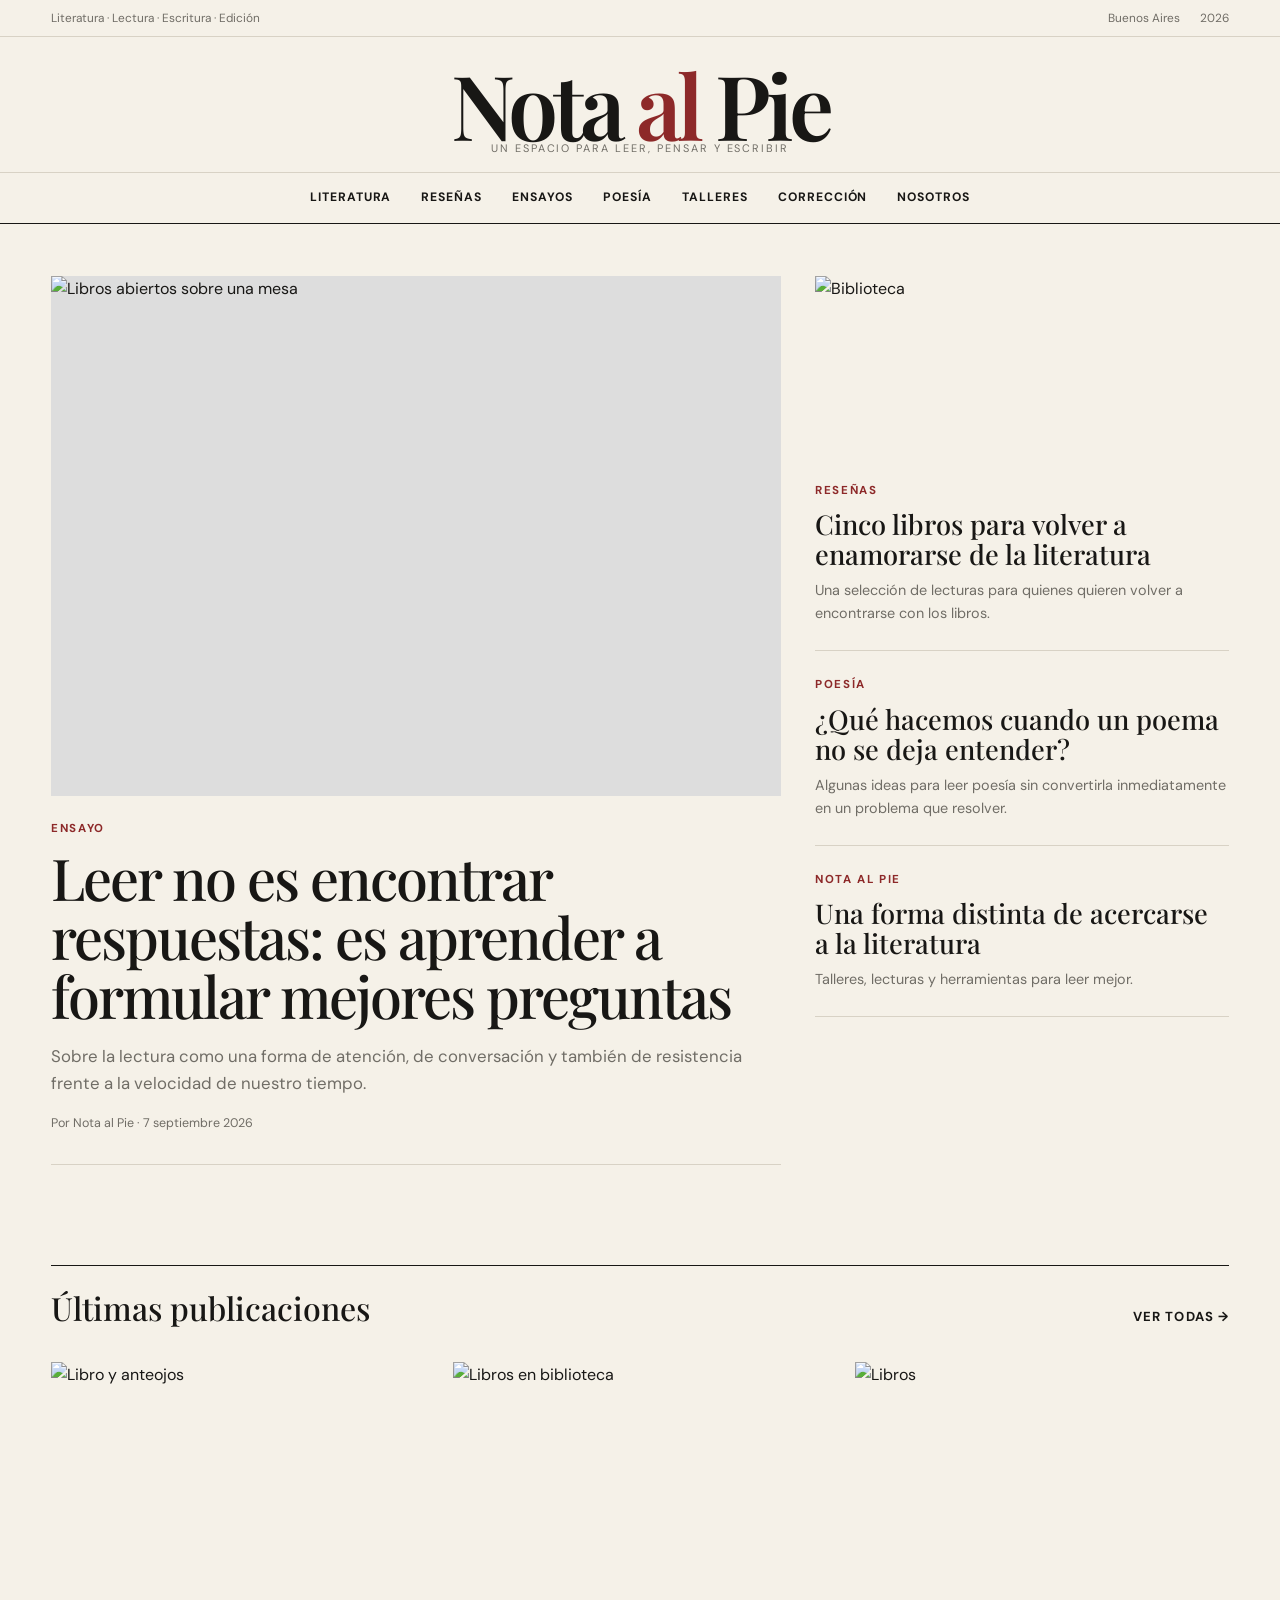
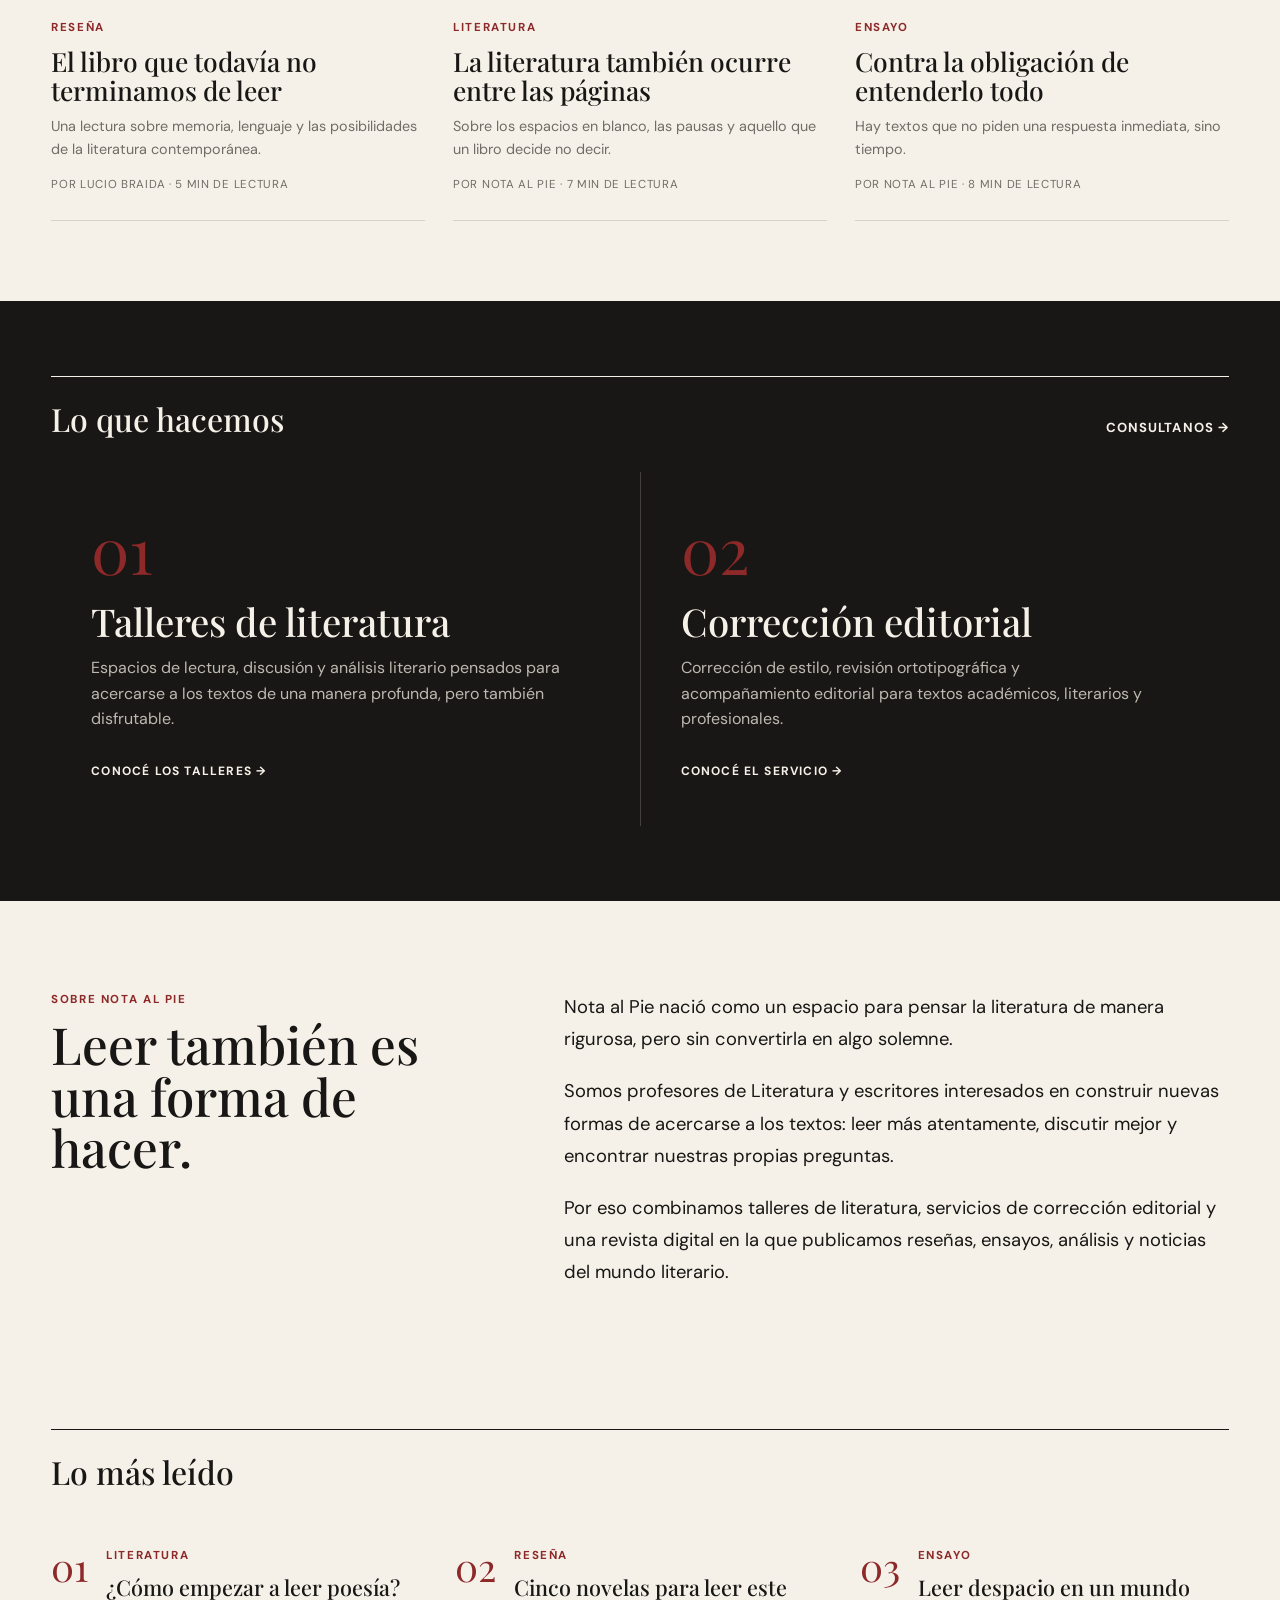
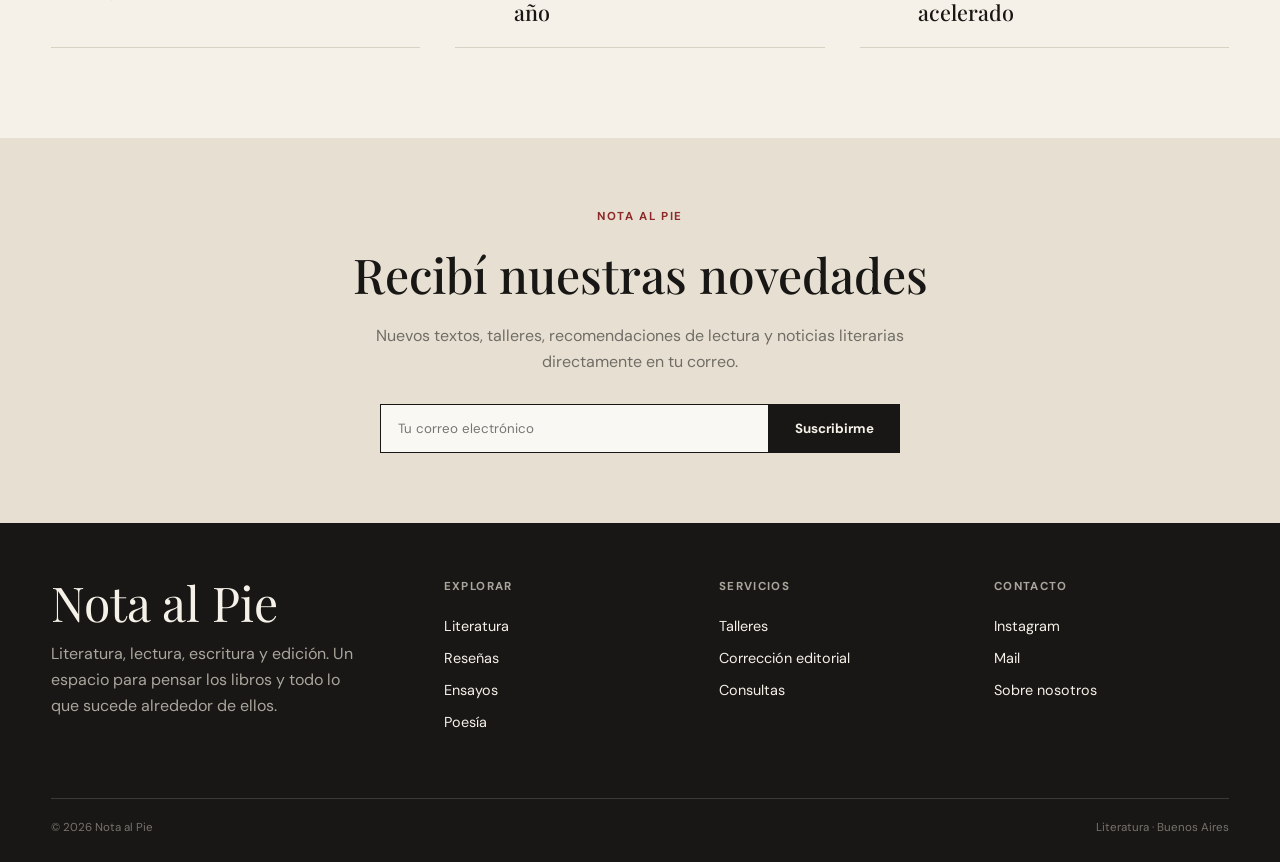
==== index.html @ 6f442211 "Inicio de página" ====
<!DOCTYPE html>
<html lang="es">
<head>
  <meta charset="UTF-8" />
  <meta name="viewport" content="width=device-width, initial-scale=1.0" />

  <title>Nota al Pie — Literatura, lectura y edición</title>

  <meta
    name="description"
    content="Nota al Pie. Literatura, lectura, escritura y edición. Talleres de literatura, corrección editorial, reseñas, ensayos y actualidad literaria."
  />

  <link rel="preconnect" href="https://fonts.googleapis.com">
  <link rel="preconnect" href="https://fonts.gstatic.com" crossorigin>

  <link
    href="https://fonts.googleapis.com/css2?family=DM+Sans:wght@400;500;600;700&family=Playfair+Display:wght@400;500;600;700&display=swap"
    rel="stylesheet"
  />

  <style>

    /* =====================================================
       VARIABLES
    ===================================================== */

    :root {
      --paper: #f5f1e8;
      --paper-light: #faf8f2;
      --ink: #181715;
      --muted: #706d66;
      --line: #d8d2c5;
      --accent: #8d2929;
      --accent-dark: #681d1d;
      --white: #ffffff;

      --serif: "Playfair Display", Georgia, serif;
      --sans: "DM Sans", Arial, sans-serif;

      --max-width: 1240px;
    }


    /* =====================================================
       RESET
    ===================================================== */

    * {
      margin: 0;
      padding: 0;
      box-sizing: border-box;
    }

    html {
      scroll-behavior: smooth;
    }

    body {
      background: var(--paper);
      color: var(--ink);
      font-family: var(--sans);
      line-height: 1.6;
    }

    img {
      display: block;
      width: 100%;
      object-fit: cover;
    }

    a {
      color: inherit;
      text-decoration: none;
    }


    /* =====================================================
       GLOBAL
    ===================================================== */

    .container {
      width: min(92%, var(--max-width));
      margin: 0 auto;
    }

    .eyebrow {
      font-size: 0.72rem;
      font-weight: 700;
      letter-spacing: 0.14em;
      text-transform: uppercase;
      color: var(--accent);
      margin-bottom: 10px;
    }

    .section-header {
      display: flex;
      justify-content: space-between;
      align-items: baseline;
      border-top: 1px solid var(--ink);
      padding-top: 16px;
      margin-bottom: 28px;
    }

    .section-header h2 {
      font-family: var(--serif);
      font-size: 2rem;
      font-weight: 500;
    }

    .section-link {
      font-size: 0.82rem;
      font-weight: 700;
      text-transform: uppercase;
      letter-spacing: 0.08em;
    }

    .section-link:hover {
      color: var(--accent);
    }


    /* =====================================================
       TOP BAR
    ===================================================== */

    .topbar {
      border-bottom: 1px solid var(--line);
      font-size: 0.74rem;
      color: var(--muted);
    }

    .topbar-inner {
      min-height: 36px;
      display: flex;
      justify-content: space-between;
      align-items: center;
    }

    .topbar-right {
      display: flex;
      gap: 20px;
    }


    /* =====================================================
       HEADER
    ===================================================== */

    header {
      background: var(--paper);
      border-bottom: 1px solid var(--ink);
    }

    .header-main {
      min-height: 135px;
      display: flex;
      align-items: center;
      justify-content: center;
      position: relative;
    }

    .logo {
      font-family: var(--serif);
      font-size: clamp(3rem, 7vw, 5.8rem);
      line-height: 0.9;
      letter-spacing: -0.055em;
      font-weight: 600;
      text-align: center;
    }

    .logo span {
      color: var(--accent);
    }

    .tagline {
      position: absolute;
      bottom: 15px;
      left: 50%;
      transform: translateX(-50%);
      font-size: 0.68rem;
      text-transform: uppercase;
      letter-spacing: 0.18em;
      color: var(--muted);
      white-space: nowrap;
    }


    /* =====================================================
       NAVIGATION
    ===================================================== */

    nav {
      border-top: 1px solid var(--line);
    }

    .nav-inner {
      min-height: 50px;
      display: flex;
      justify-content: center;
      align-items: center;
      gap: 30px;
    }

    .nav-inner a {
      font-size: 0.76rem;
      font-weight: 700;
      letter-spacing: 0.08em;
      text-transform: uppercase;
      position: relative;
    }

    .nav-inner a::after {
      content: "";
      position: absolute;
      left: 0;
      bottom: -7px;
      width: 0;
      height: 1px;
      background: var(--accent);
      transition: width 0.25s ease;
    }

    .nav-inner a:hover::after {
      width: 100%;
    }


    /* =====================================================
       HERO
    ===================================================== */

    .hero {
      padding: 52px 0 70px;
    }

    .hero-grid {
      display: grid;
      grid-template-columns: 1.5fr 0.85fr;
      gap: 34px;
    }

    .hero-main {
      border-bottom: 1px solid var(--line);
      padding-bottom: 30px;
    }

    .hero-image {
      height: 520px;
      margin-bottom: 24px;
      overflow: hidden;
      background: #ddd;
    }

    .hero-image img {
      height: 100%;
      transition: transform 0.6s ease;
    }

    .hero-main:hover .hero-image img {
      transform: scale(1.025);
    }

    .hero-main h1 {
      font-family: var(--serif);
      font-weight: 500;
      font-size: clamp(2.4rem, 4.5vw, 4.4rem);
      line-height: 1.02;
      letter-spacing: -0.035em;
      max-width: 850px;
      margin-bottom: 18px;
    }

    .hero-description {
      max-width: 720px;
      font-size: 1.05rem;
      color: var(--muted);
    }

    .hero-meta {
      margin-top: 18px;
      font-size: 0.78rem;
      color: var(--muted);
    }


    /* =====================================================
       SIDE STORIES
    ===================================================== */

    .side-stories {
      display: flex;
      flex-direction: column;
      gap: 25px;
    }

    .side-story {
      border-bottom: 1px solid var(--line);
      padding-bottom: 25px;
    }

    .side-story-image {
      height: 190px;
      margin-bottom: 16px;
      overflow: hidden;
    }

    .side-story h2 {
      font-family: var(--serif);
      font-size: 1.7rem;
      line-height: 1.1;
      font-weight: 500;
      margin-bottom: 9px;
    }

    .side-story p {
      font-size: 0.9rem;
      color: var(--muted);
    }


    /* =====================================================
       ARTICLES
    ===================================================== */

    .articles-section {
      padding: 30px 0 80px;
    }

    .articles-grid {
      display: grid;
      grid-template-columns: repeat(3, 1fr);
      gap: 28px;
    }

    .article-card {
      border-bottom: 1px solid var(--line);
      padding-bottom: 25px;
    }

    .article-image {
      height: 240px;
      margin-bottom: 17px;
      overflow: hidden;
    }

    .article-image img {
      height: 100%;
      transition: transform 0.5s ease;
    }

    .article-card:hover img {
      transform: scale(1.04);
    }

    .article-card h3 {
      font-family: var(--serif);
      font-size: 1.65rem;
      line-height: 1.1;
      font-weight: 500;
      margin-bottom: 10px;
    }

    .article-card p {
      color: var(--muted);
      font-size: 0.9rem;
    }

    .article-meta {
      margin-top: 15px;
      font-size: 0.72rem;
      color: var(--muted);
      text-transform: uppercase;
      letter-spacing: 0.06em;
    }


    /* =====================================================
       SERVICES
    ===================================================== */

    .services {
      background: var(--ink);
      color: var(--paper);
      padding: 75px 0;
    }

    .services .section-header {
      border-color: var(--paper);
    }

    .services .section-header h2 {
      color: var(--paper);
    }

    .services-grid {
      display: grid;
      grid-template-columns: repeat(2, 1fr);
      gap: 1px;
      background: #44413c;
    }

    .service {
      background: var(--ink);
      padding: 45px 40px;
      min-height: 350px;
      display: flex;
      flex-direction: column;
      justify-content: space-between;
    }

    .service-number {
      font-family: var(--serif);
      font-size: 4rem;
      color: var(--accent);
      line-height: 1;
    }

    .service h3 {
      font-family: var(--serif);
      font-size: 2.4rem;
      font-weight: 500;
      line-height: 1.05;
      margin: 20px 0 14px;
    }

    .service p {
      color: #bdb9b0;
      max-width: 470px;
    }

    .service-link {
      display: inline-block;
      margin-top: 30px;
      font-size: 0.75rem;
      font-weight: 700;
      letter-spacing: 0.1em;
      text-transform: uppercase;
      color: var(--paper);
    }

    .service-link:hover {
      color: #d77c7c;
    }


    /* =====================================================
       ABOUT
    ===================================================== */

    .about {
      padding: 90px 0;
    }

    .about-grid {
      display: grid;
      grid-template-columns: 0.8fr 1.2fr;
      gap: 70px;
      align-items: start;
    }

    .about-title {
      font-family: var(--serif);
      font-size: clamp(2.5rem, 4vw, 4rem);
      line-height: 1;
      font-weight: 500;
    }

    .about-text {
      font-size: 1.15rem;
      line-height: 1.75;
      max-width: 720px;
    }

    .about-text p + p {
      margin-top: 20px;
    }


    /* =====================================================
       MOST READ
    ===================================================== */

    .most-read {
      padding: 50px 0 90px;
    }

    .most-read-grid {
      display: grid;
      grid-template-columns: repeat(3, 1fr);
      gap: 35px;
    }

    .ranking {
      display: flex;
      gap: 18px;
      border-bottom: 1px solid var(--line);
      padding: 22px 0;
    }

    .ranking-number {
      font-family: var(--serif);
      font-size: 2.4rem;
      color: var(--accent);
      line-height: 1;
    }

    .ranking h3 {
      font-family: var(--serif);
      font-size: 1.35rem;
      line-height: 1.15;
      font-weight: 500;
    }


    /* =====================================================
       NEWSLETTER
    ===================================================== */

    .newsletter {
      background: #e7e0d2;
      padding: 70px 0;
      text-align: center;
    }

    .newsletter h2 {
      font-family: var(--serif);
      font-size: 3rem;
      font-weight: 500;
      margin-bottom: 10px;
    }

    .newsletter p {
      color: var(--muted);
      max-width: 600px;
      margin: 0 auto 30px;
    }

    .newsletter-form {
      max-width: 520px;
      margin: 0 auto;
      display: flex;
    }

    .newsletter-form input {
      flex: 1;
      border: 1px solid var(--ink);
      background: var(--paper-light);
      padding: 15px 17px;
      font-family: var(--sans);
      outline: none;
    }

    .newsletter-form button {
      border: 1px solid var(--ink);
      background: var(--ink);
      color: var(--paper);
      padding: 0 25px;
      font-family: var(--sans);
      font-weight: 700;
      cursor: pointer;
    }

    .newsletter-form button:hover {
      background: var(--accent);
    }


    /* =====================================================
       FOOTER
    ===================================================== */

    footer {
      background: var(--ink);
      color: var(--paper);
      padding: 55px 0 25px;
    }

    .footer-grid {
      display: grid;
      grid-template-columns: 1.5fr 1fr 1fr 1fr;
      gap: 40px;
      padding-bottom: 55px;
    }

    .footer-logo {
      font-family: var(--serif);
      font-size: 3rem;
      line-height: 1;
      margin-bottom: 15px;
    }

    .footer-description {
      color: #aaa69d;
      max-width: 320px;
    }

    .footer-column h4 {
      font-size: 0.72rem;
      text-transform: uppercase;
      letter-spacing: 0.12em;
      margin-bottom: 18px;
      color: #aaa69d;
    }

    .footer-column a {
      display: block;
      margin-bottom: 9px;
      font-size: 0.9rem;
    }

    .footer-column a:hover {
      color: #d77c7c;
    }

    .footer-bottom {
      border-top: 1px solid #3d3a35;
      padding-top: 20px;
      color: #77736c;
      font-size: 0.72rem;
      display: flex;
      justify-content: space-between;
    }


    /* =====================================================
       RESPONSIVE
    ===================================================== */

    @media (max-width: 900px) {

      .nav-inner {
        gap: 15px;
        overflow-x: auto;
        justify-content: flex-start;
        padding: 12px 4%;
      }

      .hero-grid,
      .about-grid {
        grid-template-columns: 1fr;
      }

      .hero-image {
        height: 400px;
      }

      .articles-grid,
      .most-read-grid {
        grid-template-columns: repeat(2, 1fr);
      }

      .footer-grid {
        grid-template-columns: repeat(2, 1fr);
      }
    }


    @media (max-width: 600px) {

      .topbar {
        display: none;
      }

      .header-main {
        min-height: 115px;
      }

      .logo {
        font-size: 3.4rem;
      }

      .tagline {
        font-size: 0.55rem;
      }

      .hero {
        padding-top: 35px;
      }

      .hero-image {
        height: 280px;
      }

      .hero-main h1 {
        font-size: 2.5rem;
      }

      .articles-grid,
      .most-read-grid,
      .services-grid {
        grid-template-columns: 1fr;
      }

      .service {
        min-height: 300px;
      }

      .about {
        padding: 60px 0;
      }

      .newsletter h2 {
        font-size: 2.2rem;
      }

      .newsletter-form {
        flex-direction: column;
        gap: 8px;
      }

      .newsletter-form button {
        min-height: 48px;
      }

      .footer-grid {
        grid-template-columns: 1fr;
      }

      .footer-bottom {
        flex-direction: column;
        gap: 8px;
      }
    }

  </style>
</head>


<body>

  <!-- =====================================================
       TOP BAR
  ====================================================== -->

  <div class="topbar">
    <div class="container topbar-inner">
      <div>Literatura · Lectura · Escritura · Edición</div>

      <div class="topbar-right">
        <span>Buenos Aires</span>
        <span>2026</span>
      </div>
    </div>
  </div>


  <!-- =====================================================
       HEADER
  ====================================================== -->

  <header>

    <div class="container header-main">

      <a href="#" class="logo">
        Nota <span>al</span> Pie
      </a>

      <div class="tagline">
        Un espacio para leer, pensar y escribir
      </div>

    </div>


    <nav>
      <div class="nav-inner">

        <a href="#literatura">Literatura</a>
        <a href="#resenas">Reseñas</a>
        <a href="#ensayos">Ensayos</a>
        <a href="#poesia">Poesía</a>
        <a href="#talleres">Talleres</a>
        <a href="#correccion">Corrección</a>
        <a href="#nosotros">Nosotros</a>

      </div>
    </nav>

  </header>


  <!-- =====================================================
       HERO
  ====================================================== -->

  <main>

    <section class="hero">

      <div class="container hero-grid">


        <!-- PRINCIPAL -->

        <article class="hero-main">

          <div class="hero-image">
            <img
              src="https://images.unsplash.com/photo-1544947950-fa07a98d237f?auto=format&fit=crop&w=1400&q=85"
              alt="Libros abiertos sobre una mesa"
            />
          </div>

          <div class="eyebrow">Ensayo</div>

          <h1>
            Leer no es encontrar respuestas:
            es aprender a formular mejores preguntas
          </h1>

          <p class="hero-description">
            Sobre la lectura como una forma de atención, de conversación
            y también de resistencia frente a la velocidad de nuestro tiempo.
          </p>

          <div class="hero-meta">
            Por Nota al Pie · 7 septiembre 2026
          </div>

        </article>


        <!-- SECUNDARIAS -->

        <div class="side-stories">

          <article class="side-story">

            <div class="side-story-image">
              <img
                src="https://images.unsplash.com/photo-1495446815901-a7297e633e8d?auto=format&fit=crop&w=900&q=85"
                alt="Biblioteca"
              />
            </div>

            <div class="eyebrow">Reseñas</div>

            <h2>
              Cinco libros para volver a enamorarse de la literatura
            </h2>

            <p>
              Una selección de lecturas para quienes quieren volver
              a encontrarse con los libros.
            </p>

          </article>


          <article class="side-story">

            <div class="eyebrow">Poesía</div>

            <h2>
              ¿Qué hacemos cuando un poema no se deja entender?
            </h2>

            <p>
              Algunas ideas para leer poesía sin convertirla
              inmediatamente en un problema que resolver.
            </p>

          </article>


          <article class="side-story">

            <div class="eyebrow">Nota al Pie</div>

            <h2>
              Una forma distinta de acercarse a la literatura
            </h2>

            <p>
              Talleres, lecturas y herramientas para leer mejor.
            </p>

          </article>

        </div>

      </div>

    </section>


    <!-- =====================================================
         ÚLTIMAS PUBLICACIONES
    ====================================================== -->

    <section class="articles-section" id="literatura">

      <div class="container">

        <div class="section-header">
          <h2>Últimas publicaciones</h2>
          <a href="#" class="section-link">Ver todas →</a>
        </div>


        <div class="articles-grid">


          <article class="article-card">

            <div class="article-image">
              <img
                src="https://images.unsplash.com/photo-1455885666463-7c9b8f2b6d75?auto=format&fit=crop&w=900&q=85"
                alt="Libro y anteojos"
              />
            </div>

            <div class="eyebrow">Reseña</div>

            <h3>
              El libro que todavía no terminamos de leer
            </h3>

            <p>
              Una lectura sobre memoria, lenguaje y las posibilidades
              de la literatura contemporánea.
            </p>

            <div class="article-meta">
              Por Lucio Braida · 5 min de lectura
            </div>

          </article>


          <article class="article-card">

            <div class="article-image">
              <img
                src="https://images.unsplash.com/photo-1474932430478-367dbb6832c1?auto=format&fit=crop&w=900&q=85"
                alt="Libros en biblioteca"
              />
            </div>

            <div class="eyebrow">Literatura</div>

            <h3>
              La literatura también ocurre entre las páginas
            </h3>

            <p>
              Sobre los espacios en blanco, las pausas y aquello
              que un libro decide no decir.
            </p>

            <div class="article-meta">
              Por Nota al Pie · 7 min de lectura
            </div>

          </article>


          <article class="article-card">

            <div class="article-image">
              <img
                src="https://images.unsplash.com/photo-1512820790803-83ca734da794?auto=format&fit=crop&w=900&q=85"
                alt="Libros"
              />
            </div>

            <div class="eyebrow">Ensayo</div>

            <h3>
              Contra la obligación de entenderlo todo
            </h3>

            <p>
              Hay textos que no piden una respuesta inmediata,
              sino tiempo.
            </p>

            <div class="article-meta">
              Por Nota al Pie · 8 min de lectura
            </div>

          </article>


        </div>

      </div>

    </section>


    <!-- =====================================================
         SERVICIOS
    ====================================================== -->

    <section class="services" id="talleres">

      <div class="container">

        <div class="section-header">

          <h2>
            Lo que hacemos
          </h2>

          <a href="#contacto" class="section-link">
            Consultanos →
          </a>

        </div>


        <div class="services-grid">


          <!-- TALLERES -->

          <article class="service">

            <div>

              <div class="service-number">
                01
              </div>

              <h3>
                Talleres de literatura
              </h3>

              <p>
                Espacios de lectura, discusión y análisis literario
                pensados para acercarse a los textos de una manera
                profunda, pero también disfrutable.
              </p>

            </div>

            <a href="#" class="service-link">
              Conocé los talleres →
            </a>

          </article>


          <!-- CORRECCIÓN -->

          <article class="service" id="correccion">

            <div>

              <div class="service-number">
                02
              </div>

              <h3>
                Corrección editorial
              </h3>

              <p>
                Corrección de estilo, revisión ortotipográfica
                y acompañamiento editorial para textos académicos,
                literarios y profesionales.
              </p>

            </div>

            <a href="#" class="service-link">
              Conocé el servicio →
            </a>

          </article>


        </div>

      </div>

    </section>


    <!-- =====================================================
         SOBRE NOTA AL PIE
    ====================================================== -->

    <section class="about" id="nosotros">

      <div class="container about-grid">

        <div>

          <div class="eyebrow">
            Sobre Nota al Pie
          </div>

          <h2 class="about-title">
            Leer también es una forma de hacer.
          </h2>

        </div>


        <div class="about-text">

          <p>
            Nota al Pie nació como un espacio para pensar la literatura
            de manera rigurosa, pero sin convertirla en algo solemne.
          </p>

          <p>
            Somos profesores de Literatura y escritores interesados
            en construir nuevas formas de acercarse a los textos:
            leer más atentamente, discutir mejor y encontrar nuestras
            propias preguntas.
          </p>

          <p>
            Por eso combinamos talleres de literatura, servicios
            de corrección editorial y una revista digital en la que
            publicamos reseñas, ensayos, análisis y noticias del mundo
            literario.
          </p>

        </div>

      </div>

    </section>


    <!-- =====================================================
         MÁS LEÍDO
    ====================================================== -->

    <section class="most-read">

      <div class="container">

        <div class="section-header">
          <h2>Lo más leído</h2>
        </div>


        <div class="most-read-grid">


          <article class="ranking">

            <div class="ranking-number">01</div>

            <div>
              <div class="eyebrow">Literatura</div>
              <h3>
                ¿Cómo empezar a leer poesía?
              </h3>
            </div>

          </article>


          <article class="ranking">

            <div class="ranking-number">02</div>

            <div>
              <div class="eyebrow">Reseña</div>
              <h3>
                Cinco novelas para leer este año
              </h3>
            </div>

          </article>


          <article class="ranking">

            <div class="ranking-number">03</div>

            <div>
              <div class="eyebrow">Ensayo</div>
              <h3>
                Leer despacio en un mundo acelerado
              </h3>
            </div>

          </article>


        </div>

      </div>

    </section>


    <!-- =====================================================
         NEWSLETTER
    ====================================================== -->

    <section class="newsletter">

      <div class="container">

        <div class="eyebrow">
          Nota al Pie
        </div>

        <h2>
          Recibí nuestras novedades
        </h2>

        <p>
          Nuevos textos, talleres, recomendaciones de lectura
          y noticias literarias directamente en tu correo.
        </p>


        <form class="newsletter-form">

          <input
            type="email"
            placeholder="Tu correo electrónico"
            required
          />

          <button type="submit">
            Suscribirme
          </button>

        </form>

      </div>

    </section>

  </main>


  <!-- =====================================================
       FOOTER
  ====================================================== -->

  <footer id="contacto">

    <div class="container">

      <div class="footer-grid">


        <div>

          <div class="footer-logo">
            Nota al Pie
          </div>

          <p class="footer-description">
            Literatura, lectura, escritura y edición.
            Un espacio para pensar los libros y todo lo que sucede
            alrededor de ellos.
          </p>

        </div>


        <div class="footer-column">

          <h4>Explorar</h4>

          <a href="#">Literatura</a>
          <a href="#">Reseñas</a>
          <a href="#">Ensayos</a>
          <a href="#">Poesía</a>

        </div>


        <div class="footer-column">

          <h4>Servicios</h4>

          <a href="#">Talleres</a>
          <a href="#">Corrección editorial</a>
          <a href="#">Consultas</a>

        </div>


        <div class="footer-column">

          <h4>Contacto</h4>

          <a href="#">Instagram</a>
          <a href="#">Mail</a>
          <a href="#">Sobre nosotros</a>

        </div>


      </div>


      <div class="footer-bottom">

        <span>
          © 2026 Nota al Pie
        </span>

        <span>
          Literatura · Buenos Aires
        </span>

      </div>

    </div>

  </footer>


  <!-- =====================================================
       JAVASCRIPT
  ====================================================== -->

  <script>

    // Newsletter
    const newsletterForm =
      document.querySelector(".newsletter-form");

    newsletterForm.addEventListener("submit", function(event) {

      event.preventDefault();

      const button =
        newsletterForm.querySelector("button");

      button.textContent = "¡Gracias!";

      button.style.background = "#8d2929";

    });


    // Animación sencilla al aparecer elementos

    const observer =
      new IntersectionObserver(
        entries => {

          entries.forEach(entry => {

            if (entry.isIntersecting) {

              entry.target.style.opacity = "1";
              entry.target.style.transform = "translateY(0)";

            }

          });

        },
        {
          threshold: 0.1
        }
      );


    document
      .querySelectorAll(
        ".article-card, .service, .side-story, .ranking"
      )
      .forEach(element => {

        element.style.opacity = "0";
        element.style.transform = "translateY(20px)";
        element.style.transition =
          "opacity .6s ease, transform .6s ease";

        observer.observe(element);

      });

  </script>

</body>
</html>
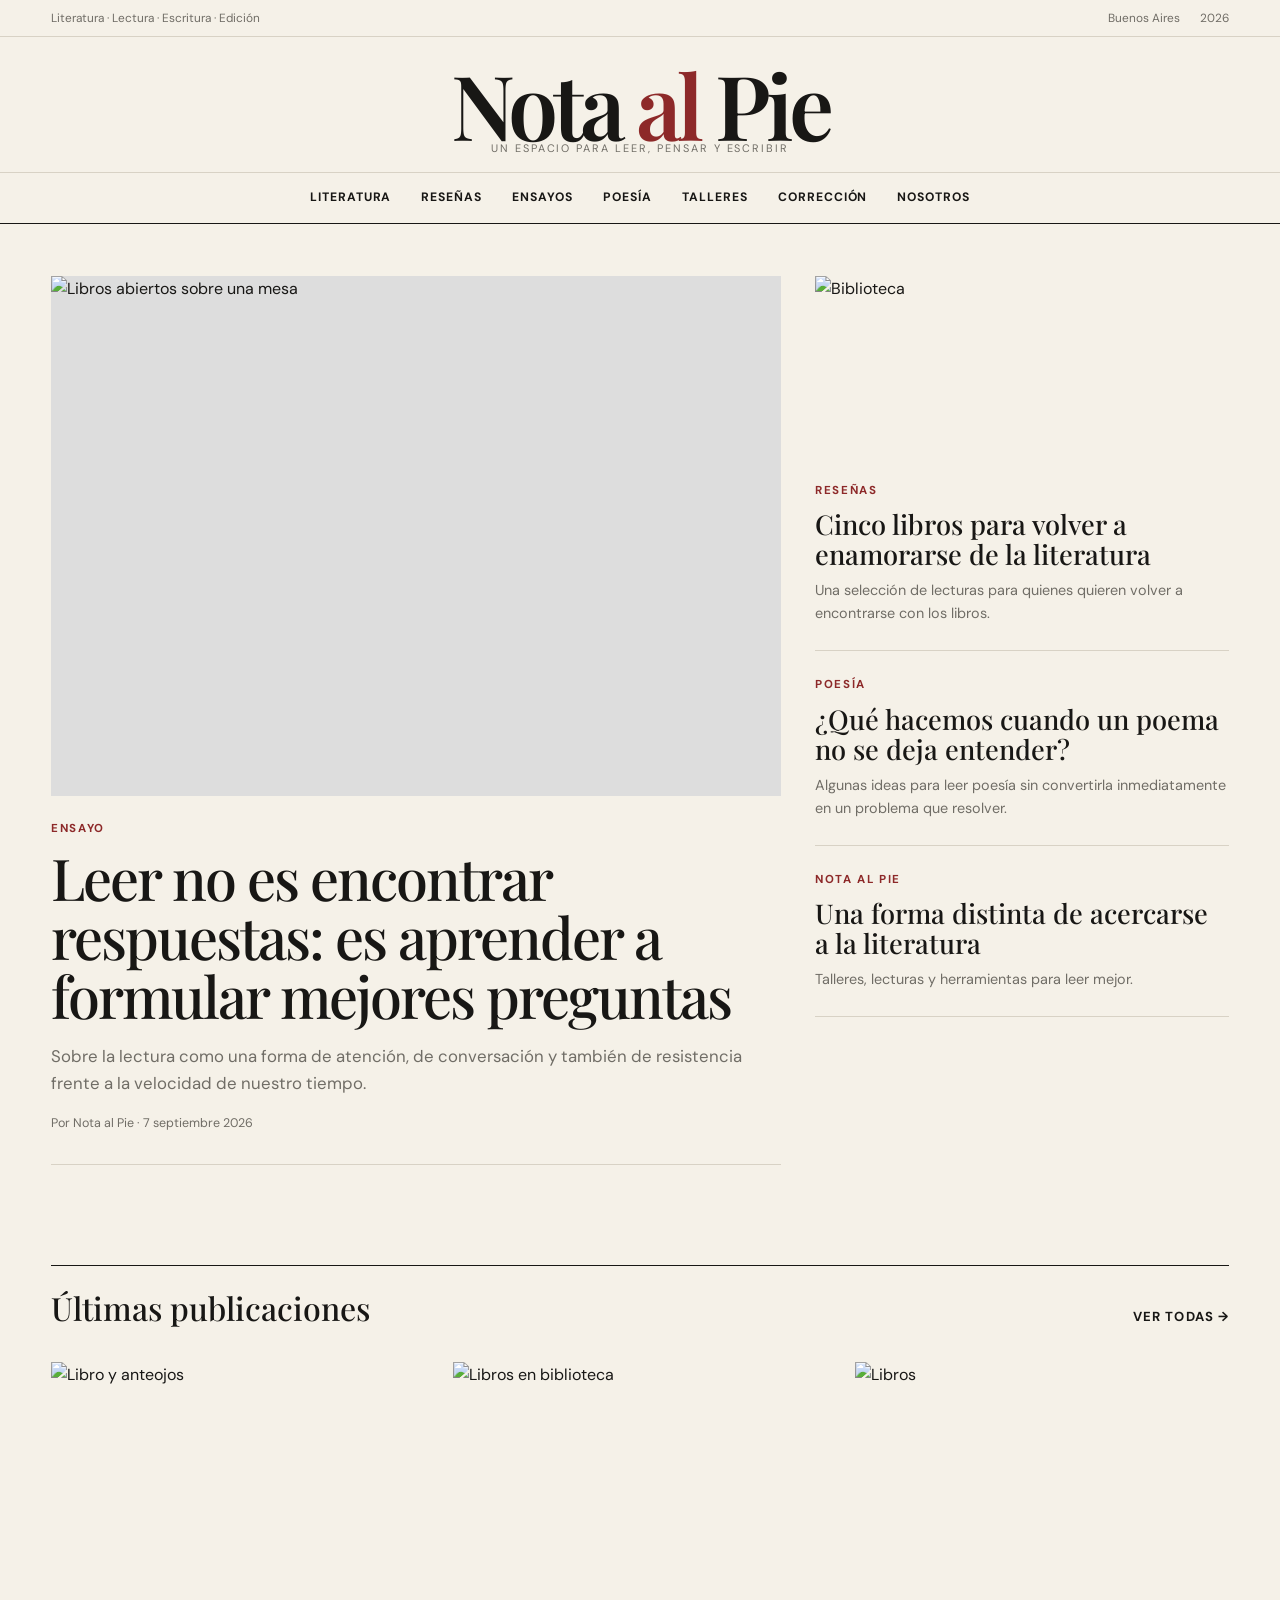
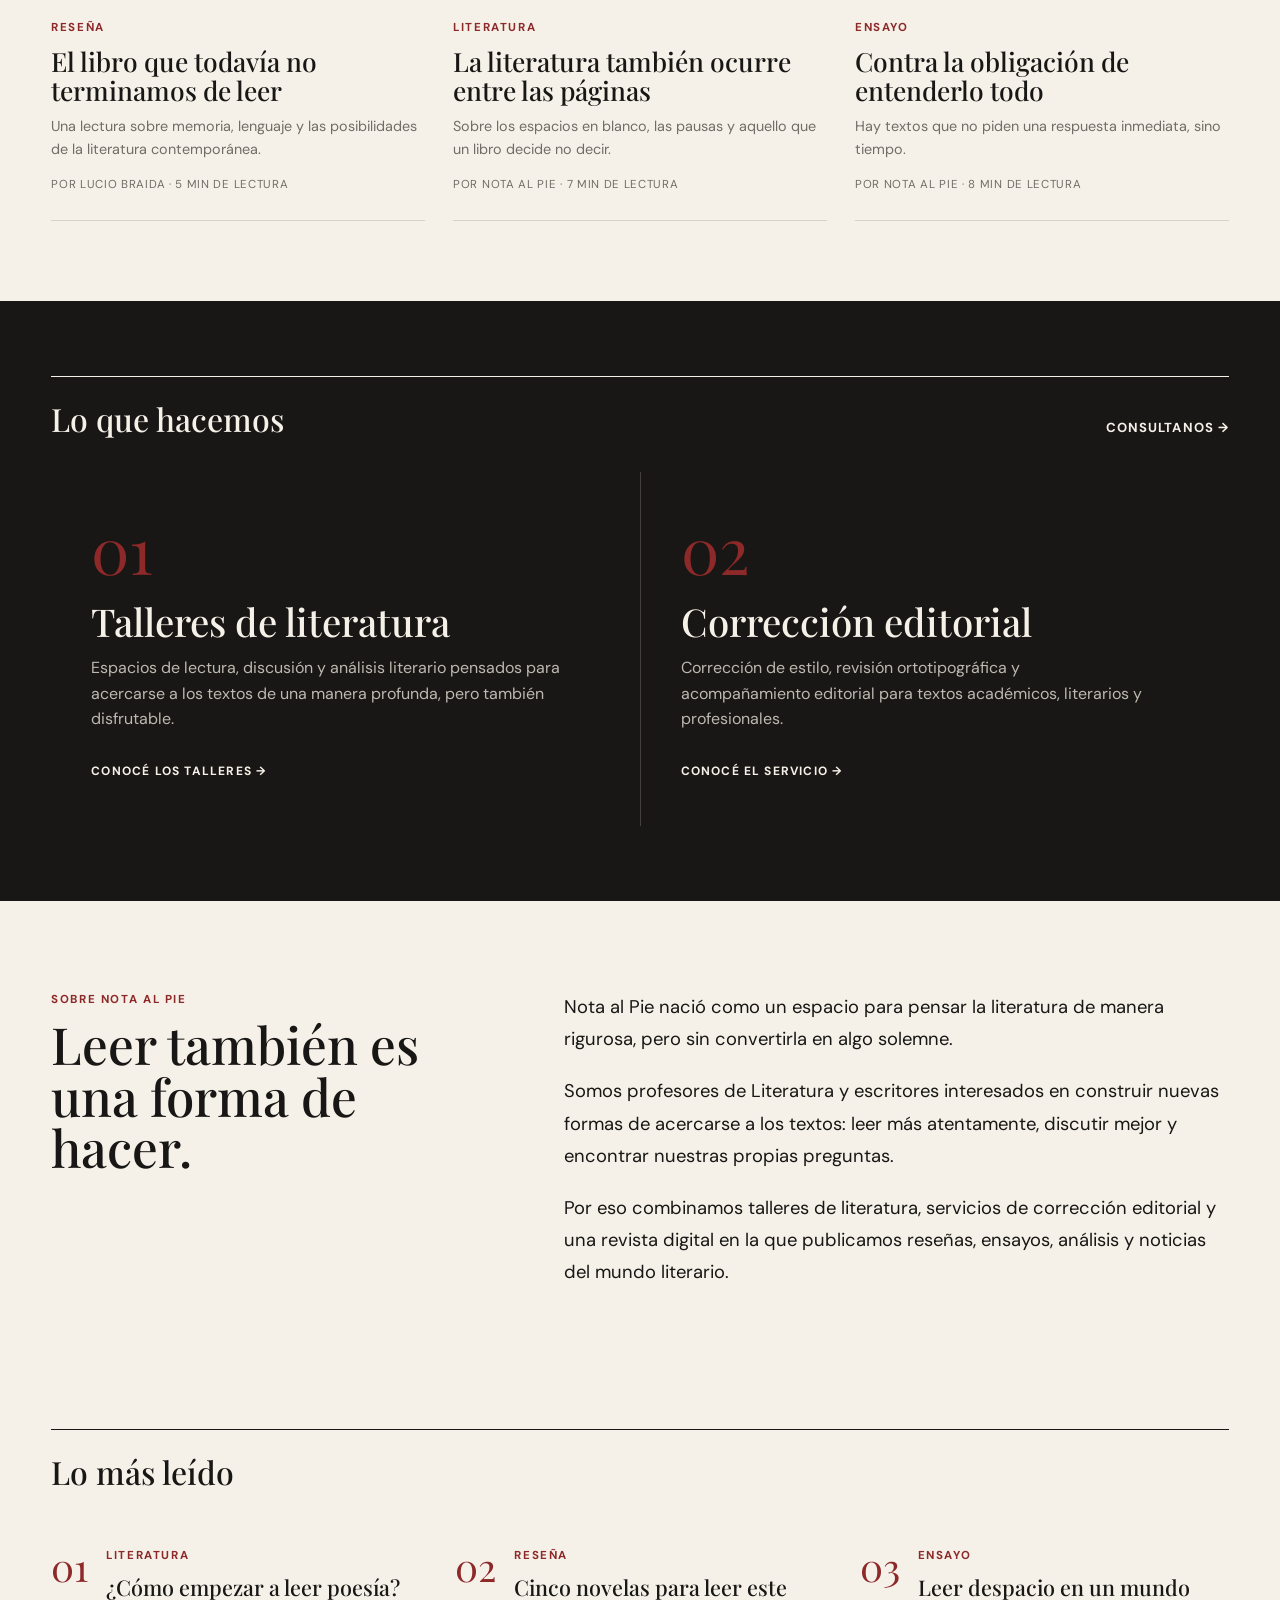
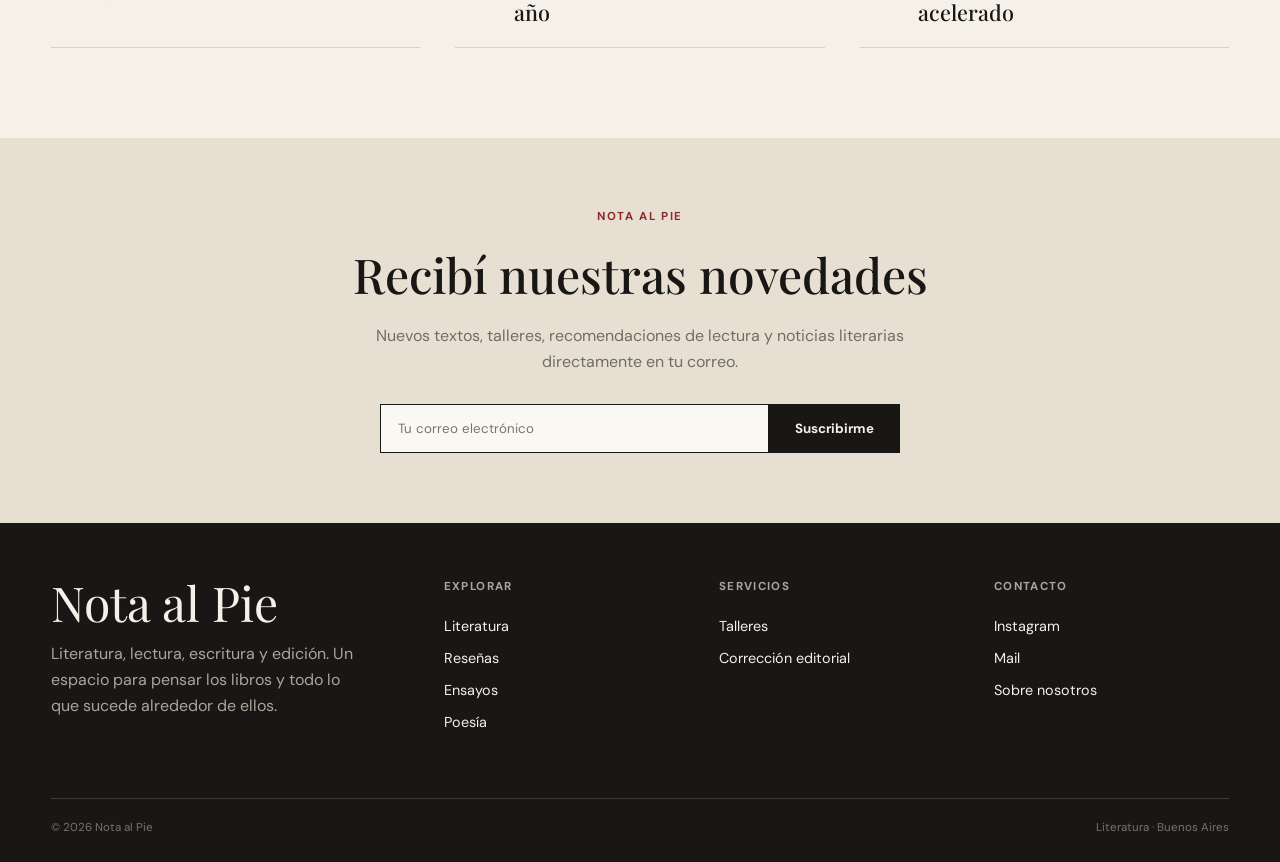
==== commit bc7b08c5: "separado los estilos y  el código" ====
--- a/index.html
+++ b/index.html
@@ -19,711 +19,9 @@
     rel="stylesheet"
   />
 
-  <style>
-
-    /* =====================================================
-       VARIABLES
-    ===================================================== */
-
-    :root {
-      --paper: #f5f1e8;
-      --paper-light: #faf8f2;
-      --ink: #181715;
-      --muted: #706d66;
-      --line: #d8d2c5;
-      --accent: #8d2929;
-      --accent-dark: #681d1d;
-      --white: #ffffff;
-
-      --serif: "Playfair Display", Georgia, serif;
-      --sans: "DM Sans", Arial, sans-serif;
-
-      --max-width: 1240px;
-    }
-
-
-    /* =====================================================
-       RESET
-    ===================================================== */
-
-    * {
-      margin: 0;
-      padding: 0;
-      box-sizing: border-box;
-    }
-
-    html {
-      scroll-behavior: smooth;
-    }
-
-    body {
-      background: var(--paper);
-      color: var(--ink);
-      font-family: var(--sans);
-      line-height: 1.6;
-    }
-
-    img {
-      display: block;
-      width: 100%;
-      object-fit: cover;
-    }
-
-    a {
-      color: inherit;
-      text-decoration: none;
-    }
-
-
-    /* =====================================================
-       GLOBAL
-    ===================================================== */
-
-    .container {
-      width: min(92%, var(--max-width));
-      margin: 0 auto;
-    }
-
-    .eyebrow {
-      font-size: 0.72rem;
-      font-weight: 700;
-      letter-spacing: 0.14em;
-      text-transform: uppercase;
-      color: var(--accent);
-      margin-bottom: 10px;
-    }
-
-    .section-header {
-      display: flex;
-      justify-content: space-between;
-      align-items: baseline;
-      border-top: 1px solid var(--ink);
-      padding-top: 16px;
-      margin-bottom: 28px;
-    }
-
-    .section-header h2 {
-      font-family: var(--serif);
-      font-size: 2rem;
-      font-weight: 500;
-    }
-
-    .section-link {
-      font-size: 0.82rem;
-      font-weight: 700;
-      text-transform: uppercase;
-      letter-spacing: 0.08em;
-    }
-
-    .section-link:hover {
-      color: var(--accent);
-    }
-
-
-    /* =====================================================
-       TOP BAR
-    ===================================================== */
-
-    .topbar {
-      border-bottom: 1px solid var(--line);
-      font-size: 0.74rem;
-      color: var(--muted);
-    }
-
-    .topbar-inner {
-      min-height: 36px;
-      display: flex;
-      justify-content: space-between;
-      align-items: center;
-    }
-
-    .topbar-right {
-      display: flex;
-      gap: 20px;
-    }
-
-
-    /* =====================================================
-       HEADER
-    ===================================================== */
-
-    header {
-      background: var(--paper);
-      border-bottom: 1px solid var(--ink);
-    }
-
-    .header-main {
-      min-height: 135px;
-      display: flex;
-      align-items: center;
-      justify-content: center;
-      position: relative;
-    }
-
-    .logo {
-      font-family: var(--serif);
-      font-size: clamp(3rem, 7vw, 5.8rem);
-      line-height: 0.9;
-      letter-spacing: -0.055em;
-      font-weight: 600;
-      text-align: center;
-    }
-
-    .logo span {
-      color: var(--accent);
-    }
-
-    .tagline {
-      position: absolute;
-      bottom: 15px;
-      left: 50%;
-      transform: translateX(-50%);
-      font-size: 0.68rem;
-      text-transform: uppercase;
-      letter-spacing: 0.18em;
-      color: var(--muted);
-      white-space: nowrap;
-    }
-
-
-    /* =====================================================
-       NAVIGATION
-    ===================================================== */
-
-    nav {
-      border-top: 1px solid var(--line);
-    }
-
-    .nav-inner {
-      min-height: 50px;
-      display: flex;
-      justify-content: center;
-      align-items: center;
-      gap: 30px;
-    }
-
-    .nav-inner a {
-      font-size: 0.76rem;
-      font-weight: 700;
-      letter-spacing: 0.08em;
-      text-transform: uppercase;
-      position: relative;
-    }
-
-    .nav-inner a::after {
-      content: "";
-      position: absolute;
-      left: 0;
-      bottom: -7px;
-      width: 0;
-      height: 1px;
-      background: var(--accent);
-      transition: width 0.25s ease;
-    }
-
-    .nav-inner a:hover::after {
-      width: 100%;
-    }
-
-
-    /* =====================================================
-       HERO
-    ===================================================== */
-
-    .hero {
-      padding: 52px 0 70px;
-    }
-
-    .hero-grid {
-      display: grid;
-      grid-template-columns: 1.5fr 0.85fr;
-      gap: 34px;
-    }
-
-    .hero-main {
-      border-bottom: 1px solid var(--line);
-      padding-bottom: 30px;
-    }
-
-    .hero-image {
-      height: 520px;
-      margin-bottom: 24px;
-      overflow: hidden;
-      background: #ddd;
-    }
-
-    .hero-image img {
-      height: 100%;
-      transition: transform 0.6s ease;
-    }
-
-    .hero-main:hover .hero-image img {
-      transform: scale(1.025);
-    }
-
-    .hero-main h1 {
-      font-family: var(--serif);
-      font-weight: 500;
-      font-size: clamp(2.4rem, 4.5vw, 4.4rem);
-      line-height: 1.02;
-      letter-spacing: -0.035em;
-      max-width: 850px;
-      margin-bottom: 18px;
-    }
-
-    .hero-description {
-      max-width: 720px;
-      font-size: 1.05rem;
-      color: var(--muted);
-    }
-
-    .hero-meta {
-      margin-top: 18px;
-      font-size: 0.78rem;
-      color: var(--muted);
-    }
-
-
-    /* =====================================================
-       SIDE STORIES
-    ===================================================== */
-
-    .side-stories {
-      display: flex;
-      flex-direction: column;
-      gap: 25px;
-    }
-
-    .side-story {
-      border-bottom: 1px solid var(--line);
-      padding-bottom: 25px;
-    }
-
-    .side-story-image {
-      height: 190px;
-      margin-bottom: 16px;
-      overflow: hidden;
-    }
-
-    .side-story h2 {
-      font-family: var(--serif);
-      font-size: 1.7rem;
-      line-height: 1.1;
-      font-weight: 500;
-      margin-bottom: 9px;
-    }
-
-    .side-story p {
-      font-size: 0.9rem;
-      color: var(--muted);
-    }
-
-
-    /* =====================================================
-       ARTICLES
-    ===================================================== */
-
-    .articles-section {
-      padding: 30px 0 80px;
-    }
-
-    .articles-grid {
-      display: grid;
-      grid-template-columns: repeat(3, 1fr);
-      gap: 28px;
-    }
-
-    .article-card {
-      border-bottom: 1px solid var(--line);
-      padding-bottom: 25px;
-    }
-
-    .article-image {
-      height: 240px;
-      margin-bottom: 17px;
-      overflow: hidden;
-    }
-
-    .article-image img {
-      height: 100%;
-      transition: transform 0.5s ease;
-    }
-
-    .article-card:hover img {
-      transform: scale(1.04);
-    }
-
-    .article-card h3 {
-      font-family: var(--serif);
-      font-size: 1.65rem;
-      line-height: 1.1;
-      font-weight: 500;
-      margin-bottom: 10px;
-    }
-
-    .article-card p {
-      color: var(--muted);
-      font-size: 0.9rem;
-    }
-
-    .article-meta {
-      margin-top: 15px;
-      font-size: 0.72rem;
-      color: var(--muted);
-      text-transform: uppercase;
-      letter-spacing: 0.06em;
-    }
-
-
-    /* =====================================================
-       SERVICES
-    ===================================================== */
-
-    .services {
-      background: var(--ink);
-      color: var(--paper);
-      padding: 75px 0;
-    }
-
-    .services .section-header {
-      border-color: var(--paper);
-    }
-
-    .services .section-header h2 {
-      color: var(--paper);
-    }
-
-    .services-grid {
-      display: grid;
-      grid-template-columns: repeat(2, 1fr);
-      gap: 1px;
-      background: #44413c;
-    }
-
-    .service {
-      background: var(--ink);
-      padding: 45px 40px;
-      min-height: 350px;
-      display: flex;
-      flex-direction: column;
-      justify-content: space-between;
-    }
-
-    .service-number {
-      font-family: var(--serif);
-      font-size: 4rem;
-      color: var(--accent);
-      line-height: 1;
-    }
-
-    .service h3 {
-      font-family: var(--serif);
-      font-size: 2.4rem;
-      font-weight: 500;
-      line-height: 1.05;
-      margin: 20px 0 14px;
-    }
-
-    .service p {
-      color: #bdb9b0;
-      max-width: 470px;
-    }
-
-    .service-link {
-      display: inline-block;
-      margin-top: 30px;
-      font-size: 0.75rem;
-      font-weight: 700;
-      letter-spacing: 0.1em;
-      text-transform: uppercase;
-      color: var(--paper);
-    }
-
-    .service-link:hover {
-      color: #d77c7c;
-    }
-
-
-    /* =====================================================
-       ABOUT
-    ===================================================== */
-
-    .about {
-      padding: 90px 0;
-    }
-
-    .about-grid {
-      display: grid;
-      grid-template-columns: 0.8fr 1.2fr;
-      gap: 70px;
-      align-items: start;
-    }
-
-    .about-title {
-      font-family: var(--serif);
-      font-size: clamp(2.5rem, 4vw, 4rem);
-      line-height: 1;
-      font-weight: 500;
-    }
-
-    .about-text {
-      font-size: 1.15rem;
-      line-height: 1.75;
-      max-width: 720px;
-    }
-
-    .about-text p + p {
-      margin-top: 20px;
-    }
-
-
-    /* =====================================================
-       MOST READ
-    ===================================================== */
-
-    .most-read {
-      padding: 50px 0 90px;
-    }
-
-    .most-read-grid {
-      display: grid;
-      grid-template-columns: repeat(3, 1fr);
-      gap: 35px;
-    }
-
-    .ranking {
-      display: flex;
-      gap: 18px;
-      border-bottom: 1px solid var(--line);
-      padding: 22px 0;
-    }
-
-    .ranking-number {
-      font-family: var(--serif);
-      font-size: 2.4rem;
-      color: var(--accent);
-      line-height: 1;
-    }
-
-    .ranking h3 {
-      font-family: var(--serif);
-      font-size: 1.35rem;
-      line-height: 1.15;
-      font-weight: 500;
-    }
-
-
-    /* =====================================================
-       NEWSLETTER
-    ===================================================== */
-
-    .newsletter {
-      background: #e7e0d2;
-      padding: 70px 0;
-      text-align: center;
-    }
-
-    .newsletter h2 {
-      font-family: var(--serif);
-      font-size: 3rem;
-      font-weight: 500;
-      margin-bottom: 10px;
-    }
-
-    .newsletter p {
-      color: var(--muted);
-      max-width: 600px;
-      margin: 0 auto 30px;
-    }
-
-    .newsletter-form {
-      max-width: 520px;
-      margin: 0 auto;
-      display: flex;
-    }
-
-    .newsletter-form input {
-      flex: 1;
-      border: 1px solid var(--ink);
-      background: var(--paper-light);
-      padding: 15px 17px;
-      font-family: var(--sans);
-      outline: none;
-    }
-
-    .newsletter-form button {
-      border: 1px solid var(--ink);
-      background: var(--ink);
-      color: var(--paper);
-      padding: 0 25px;
-      font-family: var(--sans);
-      font-weight: 700;
-      cursor: pointer;
-    }
-
-    .newsletter-form button:hover {
-      background: var(--accent);
-    }
-
-
-    /* =====================================================
-       FOOTER
-    ===================================================== */
-
-    footer {
-      background: var(--ink);
-      color: var(--paper);
-      padding: 55px 0 25px;
-    }
-
-    .footer-grid {
-      display: grid;
-      grid-template-columns: 1.5fr 1fr 1fr 1fr;
-      gap: 40px;
-      padding-bottom: 55px;
-    }
-
-    .footer-logo {
-      font-family: var(--serif);
-      font-size: 3rem;
-      line-height: 1;
-      margin-bottom: 15px;
-    }
-
-    .footer-description {
-      color: #aaa69d;
-      max-width: 320px;
-    }
-
-    .footer-column h4 {
-      font-size: 0.72rem;
-      text-transform: uppercase;
-      letter-spacing: 0.12em;
-      margin-bottom: 18px;
-      color: #aaa69d;
-    }
-
-    .footer-column a {
-      display: block;
-      margin-bottom: 9px;
-      font-size: 0.9rem;
-    }
-
-    .footer-column a:hover {
-      color: #d77c7c;
-    }
-
-    .footer-bottom {
-      border-top: 1px solid #3d3a35;
-      padding-top: 20px;
-      color: #77736c;
-      font-size: 0.72rem;
-      display: flex;
-      justify-content: space-between;
-    }
-
-
-    /* =====================================================
-       RESPONSIVE
-    ===================================================== */
-
-    @media (max-width: 900px) {
-
-      .nav-inner {
-        gap: 15px;
-        overflow-x: auto;
-        justify-content: flex-start;
-        padding: 12px 4%;
-      }
-
-      .hero-grid,
-      .about-grid {
-        grid-template-columns: 1fr;
-      }
-
-      .hero-image {
-        height: 400px;
-      }
-
-      .articles-grid,
-      .most-read-grid {
-        grid-template-columns: repeat(2, 1fr);
-      }
-
-      .footer-grid {
-        grid-template-columns: repeat(2, 1fr);
-      }
-    }
-
-
-    @media (max-width: 600px) {
-
-      .topbar {
-        display: none;
-      }
-
-      .header-main {
-        min-height: 115px;
-      }
-
-      .logo {
-        font-size: 3.4rem;
-      }
-
-      .tagline {
-        font-size: 0.55rem;
-      }
-
-      .hero {
-        padding-top: 35px;
-      }
-
-      .hero-image {
-        height: 280px;
-      }
-
-      .hero-main h1 {
-        font-size: 2.5rem;
-      }
-
-      .articles-grid,
-      .most-read-grid,
-      .services-grid {
-        grid-template-columns: 1fr;
-      }
-
-      .service {
-        min-height: 300px;
-      }
-
-      .about {
-        padding: 60px 0;
-      }
-
-      .newsletter h2 {
-        font-size: 2.2rem;
-      }
-
-      .newsletter-form {
-        flex-direction: column;
-        gap: 8px;
-      }
-
-      .newsletter-form button {
-        min-height: 48px;
-      }
-
-      .footer-grid {
-        grid-template-columns: 1fr;
-      }
-
-      .footer-bottom {
-        flex-direction: column;
-        gap: 8px;
-      }
-    }
-
-  </style>
+  <link rel="stylesheet" href="style.css" />
+
+  
 </head>
 
 
@@ -1281,8 +579,7 @@
 
           <a href="#">Talleres</a>
           <a href="#">Corrección editorial</a>
-          <a href="#">Consultas</a>
-
+          
         </div>
 
 
@@ -1321,66 +618,7 @@
        JAVASCRIPT
   ====================================================== -->
 
-  <script>
-
-    // Newsletter
-    const newsletterForm =
-      document.querySelector(".newsletter-form");
-
-    newsletterForm.addEventListener("submit", function(event) {
-
-      event.preventDefault();
-
-      const button =
-        newsletterForm.querySelector("button");
-
-      button.textContent = "¡Gracias!";
-
-      button.style.background = "#8d2929";
-
-    });
-
-
-    // Animación sencilla al aparecer elementos
-
-    const observer =
-      new IntersectionObserver(
-        entries => {
-
-          entries.forEach(entry => {
-
-            if (entry.isIntersecting) {
-
-              entry.target.style.opacity = "1";
-              entry.target.style.transform = "translateY(0)";
-
-            }
-
-          });
-
-        },
-        {
-          threshold: 0.1
-        }
-      );
-
-
-    document
-      .querySelectorAll(
-        ".article-card, .service, .side-story, .ranking"
-      )
-      .forEach(element => {
-
-        element.style.opacity = "0";
-        element.style.transform = "translateY(20px)";
-        element.style.transition =
-          "opacity .6s ease, transform .6s ease";
-
-        observer.observe(element);
-
-      });
-
-  </script>
+  <script src="script.js"></script>
 
 </body>
-</html>+</html>
--- a/style.css
+++ b/style.css
@@ -0,0 +1,701 @@
+/* =====================================================
+       VARIABLES
+    ===================================================== */
+
+    :root {
+      --paper: #f5f1e8;
+      --paper-light: #faf8f2;
+      --ink: #181715;
+      --muted: #706d66;
+      --line: #d8d2c5;
+      --accent: #8d2929;
+      --accent-dark: #681d1d;
+      --white: #ffffff;
+
+      --serif: "Playfair Display", Georgia, serif;
+      --sans: "DM Sans", Arial, sans-serif;
+
+      --max-width: 1240px;
+    }
+
+
+    /* =====================================================
+       RESET
+    ===================================================== */
+
+    * {
+      margin: 0;
+      padding: 0;
+      box-sizing: border-box;
+    }
+
+    html {
+      scroll-behavior: smooth;
+    }
+
+    body {
+      background: var(--paper);
+      color: var(--ink);
+      font-family: var(--sans);
+      line-height: 1.6;
+    }
+
+    img {
+      display: block;
+      width: 100%;
+      object-fit: cover;
+    }
+
+    a {
+      color: inherit;
+      text-decoration: none;
+    }
+
+
+    /* =====================================================
+       GLOBAL
+    ===================================================== */
+
+    .container {
+      width: min(92%, var(--max-width));
+      margin: 0 auto;
+    }
+
+    .eyebrow {
+      font-size: 0.72rem;
+      font-weight: 700;
+      letter-spacing: 0.14em;
+      text-transform: uppercase;
+      color: var(--accent);
+      margin-bottom: 10px;
+    }
+
+    .section-header {
+      display: flex;
+      justify-content: space-between;
+      align-items: baseline;
+      border-top: 1px solid var(--ink);
+      padding-top: 16px;
+      margin-bottom: 28px;
+    }
+
+    .section-header h2 {
+      font-family: var(--serif);
+      font-size: 2rem;
+      font-weight: 500;
+    }
+
+    .section-link {
+      font-size: 0.82rem;
+      font-weight: 700;
+      text-transform: uppercase;
+      letter-spacing: 0.08em;
+    }
+
+    .section-link:hover {
+      color: var(--accent);
+    }
+
+
+    /* =====================================================
+       TOP BAR
+    ===================================================== */
+
+    .topbar {
+      border-bottom: 1px solid var(--line);
+      font-size: 0.74rem;
+      color: var(--muted);
+    }
+
+    .topbar-inner {
+      min-height: 36px;
+      display: flex;
+      justify-content: space-between;
+      align-items: center;
+    }
+
+    .topbar-right {
+      display: flex;
+      gap: 20px;
+    }
+
+
+    /* =====================================================
+       HEADER
+    ===================================================== */
+
+    header {
+      background: var(--paper);
+      border-bottom: 1px solid var(--ink);
+    }
+
+    .header-main {
+      min-height: 135px;
+      display: flex;
+      align-items: center;
+      justify-content: center;
+      position: relative;
+    }
+
+    .logo {
+      font-family: var(--serif);
+      font-size: clamp(3rem, 7vw, 5.8rem);
+      line-height: 0.9;
+      letter-spacing: -0.055em;
+      font-weight: 600;
+      text-align: center;
+    }
+
+    .logo span {
+      color: var(--accent);
+    }
+
+    .tagline {
+      position: absolute;
+      bottom: 15px;
+      left: 50%;
+      transform: translateX(-50%);
+      font-size: 0.68rem;
+      text-transform: uppercase;
+      letter-spacing: 0.18em;
+      color: var(--muted);
+      white-space: nowrap;
+    }
+
+
+    /* =====================================================
+       NAVIGATION
+    ===================================================== */
+
+    nav {
+      border-top: 1px solid var(--line);
+    }
+
+    .nav-inner {
+      min-height: 50px;
+      display: flex;
+      justify-content: center;
+      align-items: center;
+      gap: 30px;
+    }
+
+    .nav-inner a {
+      font-size: 0.76rem;
+      font-weight: 700;
+      letter-spacing: 0.08em;
+      text-transform: uppercase;
+      position: relative;
+    }
+
+    .nav-inner a::after {
+      content: "";
+      position: absolute;
+      left: 0;
+      bottom: -7px;
+      width: 0;
+      height: 1px;
+      background: var(--accent);
+      transition: width 0.25s ease;
+    }
+
+    .nav-inner a:hover::after {
+      width: 100%;
+    }
+
+
+    /* =====================================================
+       HERO
+    ===================================================== */
+
+    .hero {
+      padding: 52px 0 70px;
+    }
+
+    .hero-grid {
+      display: grid;
+      grid-template-columns: 1.5fr 0.85fr;
+      gap: 34px;
+    }
+
+    .hero-main {
+      border-bottom: 1px solid var(--line);
+      padding-bottom: 30px;
+    }
+
+    .hero-image {
+      height: 520px;
+      margin-bottom: 24px;
+      overflow: hidden;
+      background: #ddd;
+    }
+
+    .hero-image img {
+      height: 100%;
+      transition: transform 0.6s ease;
+    }
+
+    .hero-main:hover .hero-image img {
+      transform: scale(1.025);
+    }
+
+    .hero-main h1 {
+      font-family: var(--serif);
+      font-weight: 500;
+      font-size: clamp(2.4rem, 4.5vw, 4.4rem);
+      line-height: 1.02;
+      letter-spacing: -0.035em;
+      max-width: 850px;
+      margin-bottom: 18px;
+    }
+
+    .hero-description {
+      max-width: 720px;
+      font-size: 1.05rem;
+      color: var(--muted);
+    }
+
+    .hero-meta {
+      margin-top: 18px;
+      font-size: 0.78rem;
+      color: var(--muted);
+    }
+
+
+    /* =====================================================
+       SIDE STORIES
+    ===================================================== */
+
+    .side-stories {
+      display: flex;
+      flex-direction: column;
+      gap: 25px;
+    }
+
+    .side-story {
+      border-bottom: 1px solid var(--line);
+      padding-bottom: 25px;
+    }
+
+    .side-story-image {
+      height: 190px;
+      margin-bottom: 16px;
+      overflow: hidden;
+    }
+
+    .side-story h2 {
+      font-family: var(--serif);
+      font-size: 1.7rem;
+      line-height: 1.1;
+      font-weight: 500;
+      margin-bottom: 9px;
+    }
+
+    .side-story p {
+      font-size: 0.9rem;
+      color: var(--muted);
+    }
+
+
+    /* =====================================================
+       ARTICLES
+    ===================================================== */
+
+    .articles-section {
+      padding: 30px 0 80px;
+    }
+
+    .articles-grid {
+      display: grid;
+      grid-template-columns: repeat(3, 1fr);
+      gap: 28px;
+    }
+
+    .article-card {
+      border-bottom: 1px solid var(--line);
+      padding-bottom: 25px;
+    }
+
+    .article-image {
+      height: 240px;
+      margin-bottom: 17px;
+      overflow: hidden;
+    }
+
+    .article-image img {
+      height: 100%;
+      transition: transform 0.5s ease;
+    }
+
+    .article-card:hover img {
+      transform: scale(1.04);
+    }
+
+    .article-card h3 {
+      font-family: var(--serif);
+      font-size: 1.65rem;
+      line-height: 1.1;
+      font-weight: 500;
+      margin-bottom: 10px;
+    }
+
+    .article-card p {
+      color: var(--muted);
+      font-size: 0.9rem;
+    }
+
+    .article-meta {
+      margin-top: 15px;
+      font-size: 0.72rem;
+      color: var(--muted);
+      text-transform: uppercase;
+      letter-spacing: 0.06em;
+    }
+
+
+    /* =====================================================
+       SERVICES
+    ===================================================== */
+
+    .services {
+      background: var(--ink);
+      color: var(--paper);
+      padding: 75px 0;
+    }
+
+    .services .section-header {
+      border-color: var(--paper);
+    }
+
+    .services .section-header h2 {
+      color: var(--paper);
+    }
+
+    .services-grid {
+      display: grid;
+      grid-template-columns: repeat(2, 1fr);
+      gap: 1px;
+      background: #44413c;
+    }
+
+    .service {
+      background: var(--ink);
+      padding: 45px 40px;
+      min-height: 350px;
+      display: flex;
+      flex-direction: column;
+      justify-content: space-between;
+    }
+
+    .service-number {
+      font-family: var(--serif);
+      font-size: 4rem;
+      color: var(--accent);
+      line-height: 1;
+    }
+
+    .service h3 {
+      font-family: var(--serif);
+      font-size: 2.4rem;
+      font-weight: 500;
+      line-height: 1.05;
+      margin: 20px 0 14px;
+    }
+
+    .service p {
+      color: #bdb9b0;
+      max-width: 470px;
+    }
+
+    .service-link {
+      display: inline-block;
+      margin-top: 30px;
+      font-size: 0.75rem;
+      font-weight: 700;
+      letter-spacing: 0.1em;
+      text-transform: uppercase;
+      color: var(--paper);
+    }
+
+    .service-link:hover {
+      color: #d77c7c;
+    }
+
+
+    /* =====================================================
+       ABOUT
+    ===================================================== */
+
+    .about {
+      padding: 90px 0;
+    }
+
+    .about-grid {
+      display: grid;
+      grid-template-columns: 0.8fr 1.2fr;
+      gap: 70px;
+      align-items: start;
+    }
+
+    .about-title {
+      font-family: var(--serif);
+      font-size: clamp(2.5rem, 4vw, 4rem);
+      line-height: 1;
+      font-weight: 500;
+    }
+
+    .about-text {
+      font-size: 1.15rem;
+      line-height: 1.75;
+      max-width: 720px;
+    }
+
+    .about-text p + p {
+      margin-top: 20px;
+    }
+
+
+    /* =====================================================
+       MOST READ
+    ===================================================== */
+
+    .most-read {
+      padding: 50px 0 90px;
+    }
+
+    .most-read-grid {
+      display: grid;
+      grid-template-columns: repeat(3, 1fr);
+      gap: 35px;
+    }
+
+    .ranking {
+      display: flex;
+      gap: 18px;
+      border-bottom: 1px solid var(--line);
+      padding: 22px 0;
+    }
+
+    .ranking-number {
+      font-family: var(--serif);
+      font-size: 2.4rem;
+      color: var(--accent);
+      line-height: 1;
+    }
+
+    .ranking h3 {
+      font-family: var(--serif);
+      font-size: 1.35rem;
+      line-height: 1.15;
+      font-weight: 500;
+    }
+
+
+    /* =====================================================
+       NEWSLETTER
+    ===================================================== */
+
+    .newsletter {
+      background: #e7e0d2;
+      padding: 70px 0;
+      text-align: center;
+    }
+
+    .newsletter h2 {
+      font-family: var(--serif);
+      font-size: 3rem;
+      font-weight: 500;
+      margin-bottom: 10px;
+    }
+
+    .newsletter p {
+      color: var(--muted);
+      max-width: 600px;
+      margin: 0 auto 30px;
+    }
+
+    .newsletter-form {
+      max-width: 520px;
+      margin: 0 auto;
+      display: flex;
+    }
+
+    .newsletter-form input {
+      flex: 1;
+      border: 1px solid var(--ink);
+      background: var(--paper-light);
+      padding: 15px 17px;
+      font-family: var(--sans);
+      outline: none;
+    }
+
+    .newsletter-form button {
+      border: 1px solid var(--ink);
+      background: var(--ink);
+      color: var(--paper);
+      padding: 0 25px;
+      font-family: var(--sans);
+      font-weight: 700;
+      cursor: pointer;
+    }
+
+    .newsletter-form button:hover {
+      background: var(--accent);
+    }
+
+
+    /* =====================================================
+       FOOTER
+    ===================================================== */
+
+    footer {
+      background: var(--ink);
+      color: var(--paper);
+      padding: 55px 0 25px;
+    }
+
+    .footer-grid {
+      display: grid;
+      grid-template-columns: 1.5fr 1fr 1fr 1fr;
+      gap: 40px;
+      padding-bottom: 55px;
+    }
+
+    .footer-logo {
+      font-family: var(--serif);
+      font-size: 3rem;
+      line-height: 1;
+      margin-bottom: 15px;
+    }
+
+    .footer-description {
+      color: #aaa69d;
+      max-width: 320px;
+    }
+
+    .footer-column h4 {
+      font-size: 0.72rem;
+      text-transform: uppercase;
+      letter-spacing: 0.12em;
+      margin-bottom: 18px;
+      color: #aaa69d;
+    }
+
+    .footer-column a {
+      display: block;
+      margin-bottom: 9px;
+      font-size: 0.9rem;
+    }
+
+    .footer-column a:hover {
+      color: #d77c7c;
+    }
+
+    .footer-bottom {
+      border-top: 1px solid #3d3a35;
+      padding-top: 20px;
+      color: #77736c;
+      font-size: 0.72rem;
+      display: flex;
+      justify-content: space-between;
+    }
+
+
+    /* =====================================================
+       RESPONSIVE
+    ===================================================== */
+
+    @media (max-width: 900px) {
+
+      .nav-inner {
+        gap: 15px;
+        overflow-x: auto;
+        justify-content: flex-start;
+        padding: 12px 4%;
+      }
+
+      .hero-grid,
+      .about-grid {
+        grid-template-columns: 1fr;
+      }
+
+      .hero-image {
+        height: 400px;
+      }
+
+      .articles-grid,
+      .most-read-grid {
+        grid-template-columns: repeat(2, 1fr);
+      }
+
+      .footer-grid {
+        grid-template-columns: repeat(2, 1fr);
+      }
+    }
+
+
+    @media (max-width: 600px) {
+
+      .topbar {
+        display: none;
+      }
+
+      .header-main {
+        min-height: 115px;
+      }
+
+      .logo {
+        font-size: 3.4rem;
+      }
+
+      .tagline {
+        font-size: 0.55rem;
+      }
+
+      .hero {
+        padding-top: 35px;
+      }
+
+      .hero-image {
+        height: 280px;
+      }
+
+      .hero-main h1 {
+        font-size: 2.5rem;
+      }
+
+      .articles-grid,
+      .most-read-grid,
+      .services-grid {
+        grid-template-columns: 1fr;
+      }
+
+      .service {
+        min-height: 300px;
+      }
+
+      .about {
+        padding: 60px 0;
+      }
+
+      .newsletter h2 {
+        font-size: 2.2rem;
+      }
+
+      .newsletter-form {
+        flex-direction: column;
+        gap: 8px;
+      }
+
+      .newsletter-form button {
+        min-height: 48px;
+      }
+
+      .footer-grid {
+        grid-template-columns: 1fr;
+      }
+
+      .footer-bottom {
+        flex-direction: column;
+        gap: 8px;
+      }
+    }
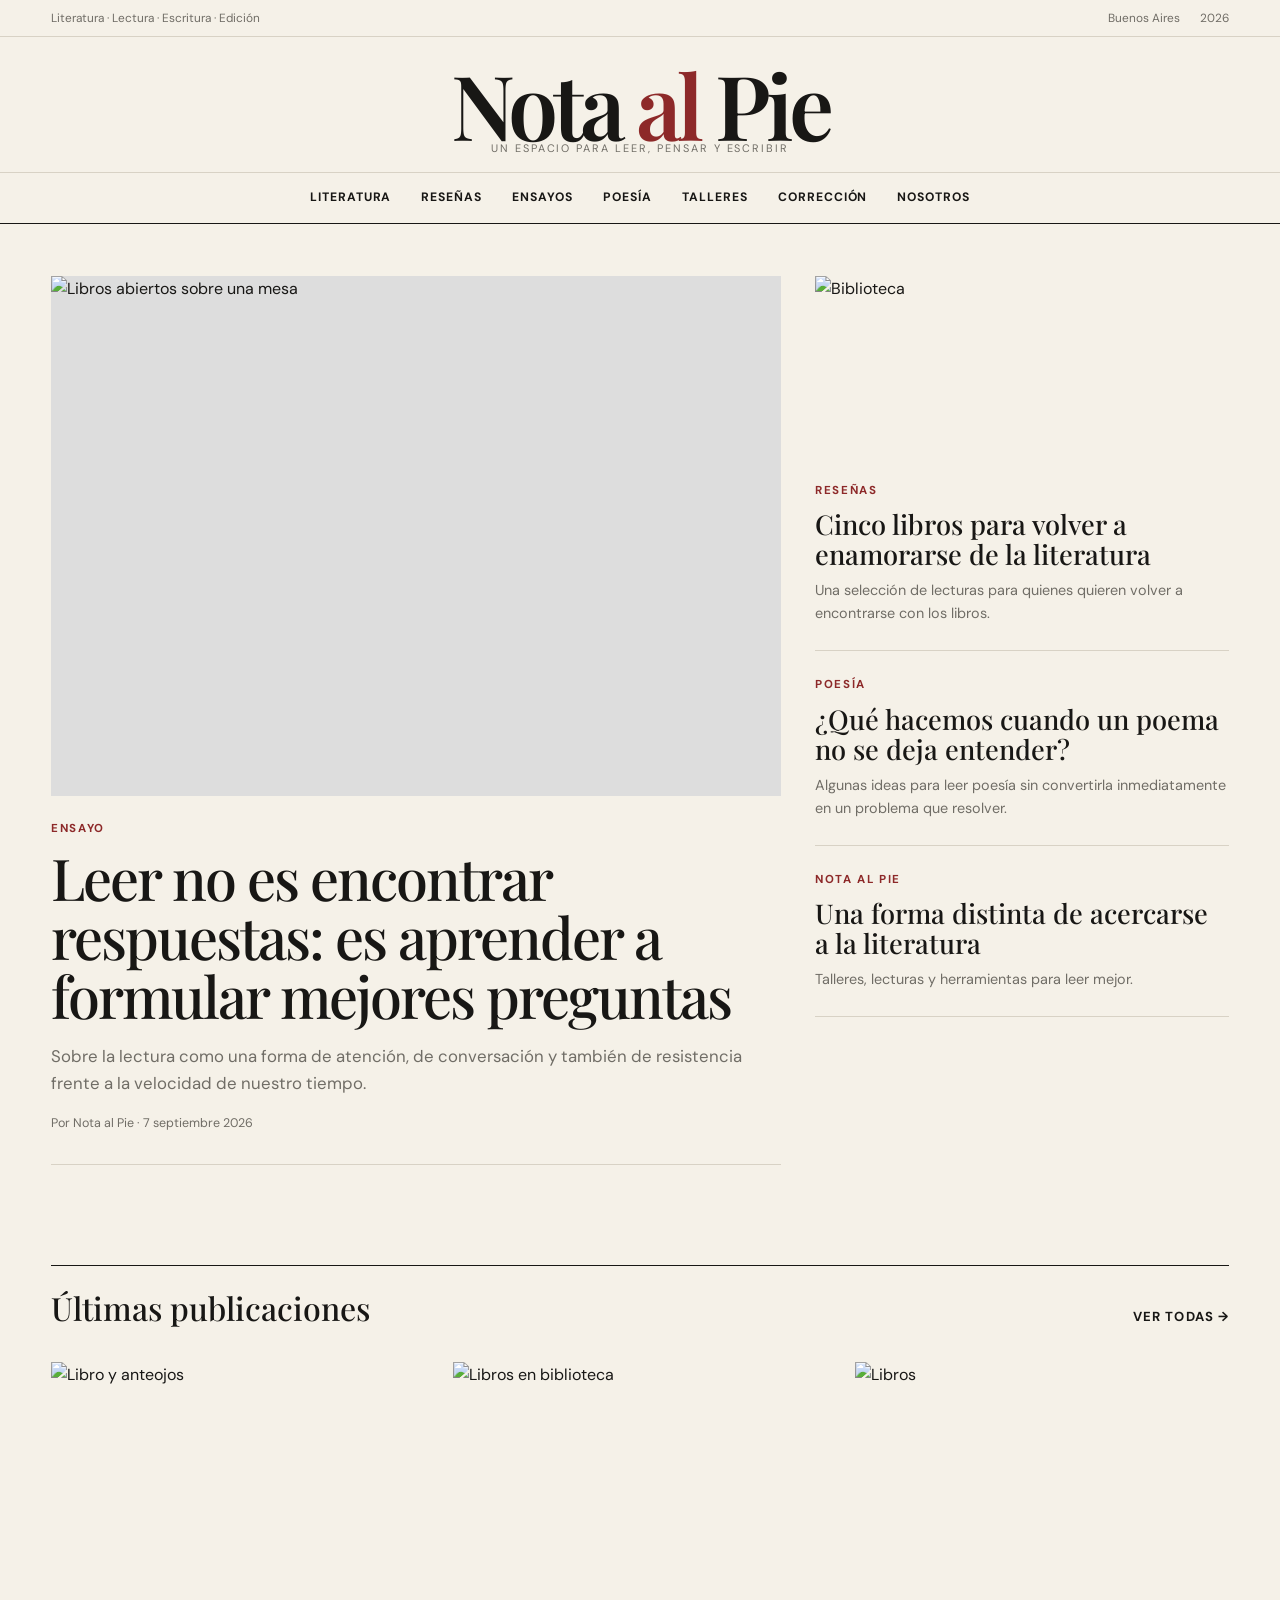
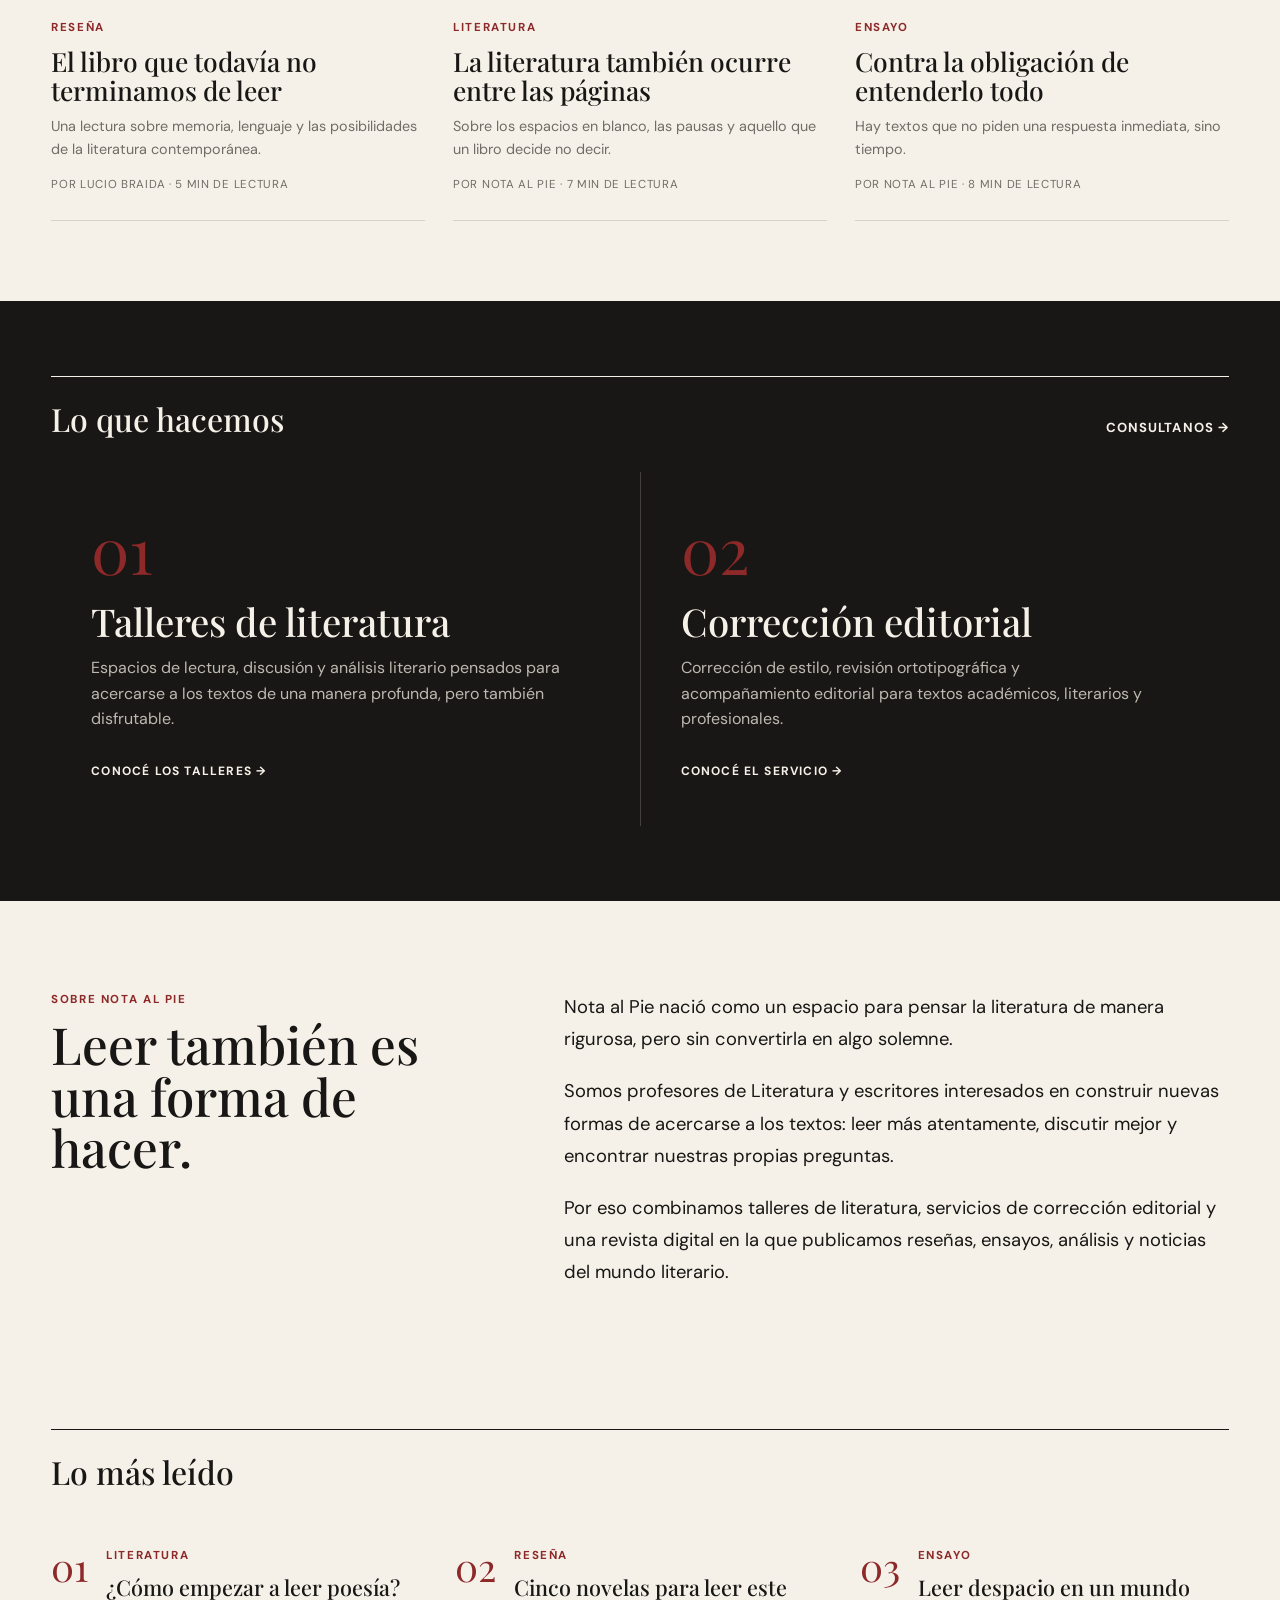
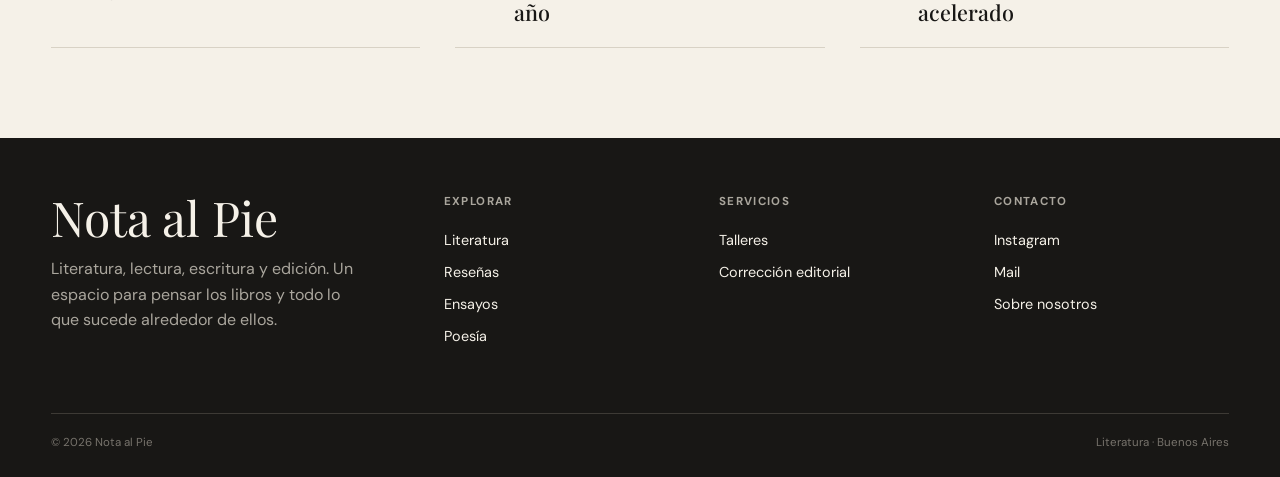
==== commit 2b900a10: "formulario removido" ====
--- a/index.html
+++ b/index.html
@@ -490,49 +490,7 @@
       </div>
 
     </section>
-
-
-    <!-- =====================================================
-         NEWSLETTER
-    ====================================================== -->
-
-    <section class="newsletter">
-
-      <div class="container">
-
-        <div class="eyebrow">
-          Nota al Pie
-        </div>
-
-        <h2>
-          Recibí nuestras novedades
-        </h2>
-
-        <p>
-          Nuevos textos, talleres, recomendaciones de lectura
-          y noticias literarias directamente en tu correo.
-        </p>
-
-
-        <form class="newsletter-form">
-
-          <input
-            type="email"
-            placeholder="Tu correo electrónico"
-            required
-          />
-
-          <button type="submit">
-            Suscribirme
-          </button>
-
-        </form>
-
-      </div>
-
-    </section>
-
-  </main>
+</main>
 
 
   <!-- =====================================================
--- a/style.css
+++ b/style.css
@@ -494,54 +494,6 @@
        NEWSLETTER
     ===================================================== */
 
-    .newsletter {
-      background: #e7e0d2;
-      padding: 70px 0;
-      text-align: center;
-    }
-
-    .newsletter h2 {
-      font-family: var(--serif);
-      font-size: 3rem;
-      font-weight: 500;
-      margin-bottom: 10px;
-    }
-
-    .newsletter p {
-      color: var(--muted);
-      max-width: 600px;
-      margin: 0 auto 30px;
-    }
-
-    .newsletter-form {
-      max-width: 520px;
-      margin: 0 auto;
-      display: flex;
-    }
-
-    .newsletter-form input {
-      flex: 1;
-      border: 1px solid var(--ink);
-      background: var(--paper-light);
-      padding: 15px 17px;
-      font-family: var(--sans);
-      outline: none;
-    }
-
-    .newsletter-form button {
-      border: 1px solid var(--ink);
-      background: var(--ink);
-      color: var(--paper);
-      padding: 0 25px;
-      font-family: var(--sans);
-      font-weight: 700;
-      cursor: pointer;
-    }
-
-    .newsletter-form button:hover {
-      background: var(--accent);
-    }
-
 
     /* =====================================================
        FOOTER
@@ -677,19 +629,6 @@
         padding: 60px 0;
       }
 
-      .newsletter h2 {
-        font-size: 2.2rem;
-      }
-
-      .newsletter-form {
-        flex-direction: column;
-        gap: 8px;
-      }
-
-      .newsletter-form button {
-        min-height: 48px;
-      }
-
       .footer-grid {
         grid-template-columns: 1fr;
       }
